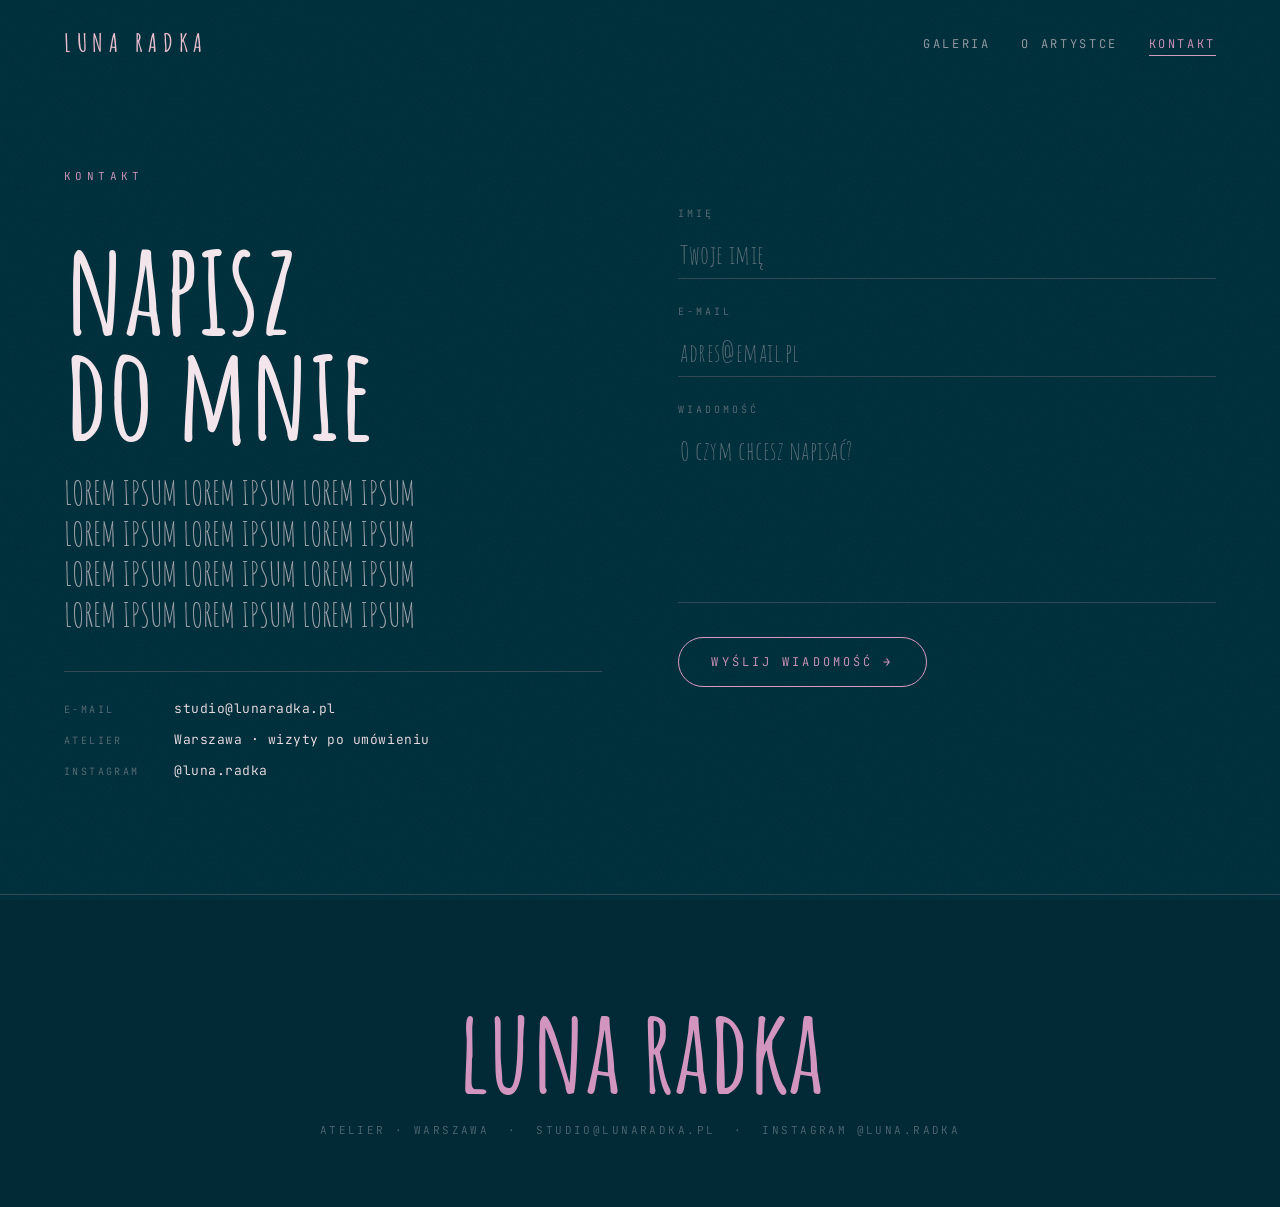
==== kontakt.html @ 5dd3a1f5 "1" ====
<!DOCTYPE html>
<html lang="pl">
<head>
<meta charset="UTF-8" />
<meta name="viewport" content="width=device-width,initial-scale=1" />
<title>Luna Radka — kontakt</title>
<meta name="description" content="Kontakt z Luną Radką — zakup prac, wystawy, współpraca. Atelier w Krakowie, wizyty po umówieniu." />
<link rel="preconnect" href="https://fonts.googleapis.com">
<link rel="preconnect" href="https://fonts.gstatic.com" crossorigin>
<link href="https://fonts.googleapis.com/css2?family=Amatic+SC:wght@400;700&family=JetBrains+Mono:wght@300;400;500&display=swap" rel="stylesheet">
<link rel="stylesheet" href="css/style.css" />
</head>
<body>

<div class="grain"></div>

<div class="lr-page">

  <!-- ── NAWIGACJA ──────────────────────────────────────── -->
  <nav class="lr-nav">
    <a class="lr-nav-logo" href="index.html">LUNA RADKA</a>
    <ul class="lr-nav-links mono">
      <li><a href="index.html">galeria</a></li>
      <li><a href="o-artystce.html">o artystce</a></li>
      <li><a href="kontakt.html" class="is-current">kontakt</a></li>
    </ul>
    <button class="lr-nav-toggle mono" aria-label="Otwórz menu" aria-expanded="false">
      <span class="lr-nav-toggle-label">menu</span>
      <span class="lr-burger" aria-hidden="true"><i></i><i></i></span>
    </button>
    <div class="lr-nav-overlay">
      <ul class="lr-nav-overlay-links">
        <li style="transition-delay:.05s"><a href="index.html">galeria</a></li>
        <li style="transition-delay:.11s"><a href="o-artystce.html">o artystce</a></li>
        <li style="transition-delay:.17s"><a href="kontakt.html" class="is-current">kontakt</a></li>
      </ul>
    </div>
  </nav>

  <main class="lr-page-pad">
    <section class="lr-contact" data-screen-label="Kontakt">
      <div class="lr-contact-grid">

        <div class="lr-contact-aside">
          <div class="lr-about-num mono">KONTAKT</div>
          <h2 class="lr-contact-title lr-reveal">napisz<br />do mnie</h2>
          <p class="lr-contact-blurb lr-reveal" style="transition-delay:.1s">
            LOREM IPSUM LOREM IPSUM LOREM IPSUM LOREM IPSUM LOREM IPSUM LOREM IPSUM
            LOREM IPSUM LOREM IPSUM LOREM IPSUM LOREM IPSUM LOREM IPSUM LOREM IPSUM
          </p>
          <div class="lr-contact-direct mono lr-reveal" style="transition-delay:.16s">
            <div><span>e-mail</span>studio@lunaradka.pl</div>
            <div><span>atelier</span>Warszawa · wizyty po umówieniu</div>
            <div><span>instagram</span>@luna.radka</div>
          </div>
        </div>

        <div class="lr-reveal" style="transition-delay:.12s">
          <form class="lr-form">
            <label class="lr-field">
              <span class="lr-field-label mono">imię</span>
              <input type="text" name="imie" required placeholder="Twoje imię" />
            </label>
            <label class="lr-field">
              <span class="lr-field-label mono">e-mail</span>
              <input type="email" name="email" required placeholder="adres@email.pl" />
            </label>
            <label class="lr-field">
              <span class="lr-field-label mono">wiadomość</span>
              <textarea name="wiadomosc" rows="5" required placeholder="O czym chcesz napisać?"></textarea>
            </label>
            <button type="submit" class="lr-form-submit mono">wyślij wiadomość →</button>
          </form>

          <div class="lr-form-sent" hidden>
            <div class="lr-form-sent-mark">✓</div>
            <div class="lr-form-sent-title">dziękuję</div>
            <p class="lr-form-sent-text">Wiadomość wysłana. Odpiszę najszybciej, jak potrafię.</p>
          </div>
        </div>

      </div>
    </section>
  </main>

  <footer class="lr-footer">
    <div class="lr-footer-name">luna radka</div>
    <div class="lr-footer-meta mono">
      atelier · warszawa &nbsp;·&nbsp; studio@lunaradka.pl &nbsp;·&nbsp; instagram @luna.radka
    </div>
  </footer>

</div>

<script src="js/main.js"></script>
</body>
</html>
---- css/style.css ----
/* ════════════════════════════════════════════════════════════
   Luna Radka — strona malarki
   style.css — pełne style witryny (kierunek „Muzealny")
   ════════════════════════════════════════════════════════════ */

/* ── ZMIENNE / RESET / BAZA ──────────────────────────────── */
:root {
  --navy:   #012A36;
  --rose:   #D295BF;
  --blush:  #E6BCCD;
  --deep:   #011820;

  --bg:      var(--navy);
  --bg-deep: var(--deep);
  --ink:     #F1E4EA;
  --ink-soft: rgba(241, 228, 234, 0.62);
  --ink-faint: rgba(241, 228, 234, 0.34);
  --line:    rgba(230, 188, 205, 0.18);
  --accent:  var(--rose);
}
* { box-sizing: border-box; }
html { scroll-behavior: smooth; }
body {
  margin: 0; background: var(--bg); color: var(--ink);
  font-family: 'Amatic SC', cursive; -webkit-font-smoothing: antialiased;
  overflow-x: hidden;
}
::selection { background: var(--rose); color: var(--deep); }
.mono { font-family: 'JetBrains Mono', monospace; font-weight: 300; letter-spacing: 0.04em; }

/* ziarno (delikatna tekstura na całej stronie) */
.grain {
  position: fixed; inset: 0; z-index: 9998; pointer-events: none;
  opacity: 0.5; mix-blend-mode: soft-light;
  background-image: url("[data-uri]");
}
::-webkit-scrollbar { width: 10px; }
::-webkit-scrollbar-track { background: var(--bg-deep); }
::-webkit-scrollbar-thumb { background: rgba(230,188,205,0.25); border-radius: 8px; }
::-webkit-scrollbar-thumb:hover { background: rgba(230,188,205,0.4); }

.lr-page { position: relative; z-index: 1; }

/* ── NAWIGACJA ───────────────────────────────────────────── */
.lr-nav {
  position: fixed; top: 0; left: 0; right: 0; z-index: 100;
  display: flex; justify-content: space-between; align-items: center;
  padding: 26px clamp(24px, 5vw, 64px);
}
.lr-nav-logo {
  font-family: 'Amatic SC', cursive; font-weight: 700;
  font-size: 26px; letter-spacing: 0.22em; color: var(--blush);
  text-decoration: none; display: inline-block;
  white-space: nowrap; flex: 0 0 auto;
}
.lr-nav-links { list-style: none; display: flex; gap: clamp(16px, 2.4vw, 34px); margin: 0; padding: 0; flex-wrap: nowrap; }
.lr-nav-links a {
  color: var(--ink-soft); text-decoration: none; font-size: 12px;
  letter-spacing: 0.22em; text-transform: uppercase; cursor: pointer;
  transition: color .3s; padding-bottom: 3px; border-bottom: 1px solid transparent;
  white-space: nowrap;
}
.lr-nav-links a:hover { color: var(--accent); border-bottom-color: var(--accent); }
.lr-nav-links a.is-current { color: var(--accent); border-bottom-color: var(--accent); }

/* menu mobilne — ukryte na desktopie */
.lr-nav-toggle {
  display: none; align-items: center; gap: 11px;
  background: none; border: none; cursor: pointer; padding: 6px 0;
  color: var(--ink-soft); font-size: 11px; letter-spacing: 0.26em; text-transform: uppercase;
}
.lr-nav-toggle-label { min-width: 4.6em; text-align: right; }
.lr-burger { display: flex; flex-direction: column; gap: 5px; width: 24px; }
.lr-burger i { display: block; height: 1.5px; width: 100%; background: var(--blush); transition: transform .35s, opacity .25s; }
.lr-nav.is-open .lr-burger i:first-child { transform: translateY(3.25px) rotate(45deg); }
.lr-nav.is-open .lr-burger i:last-child { transform: translateY(-3.25px) rotate(-45deg); }

.lr-nav-overlay {
  position: fixed; inset: 0; z-index: -1; background: var(--bg-deep);
  display: flex; align-items: center; justify-content: center;
  opacity: 0; visibility: hidden; transition: opacity .4s ease, visibility .4s;
}
.lr-nav.is-open .lr-nav-overlay { opacity: 0.985; visibility: visible; z-index: 90; }
.lr-nav-overlay-links { list-style: none; margin: 0; padding: 0; display: flex; flex-direction: column; align-items: center; gap: clamp(22px, 5vh, 44px); }
.lr-nav-overlay-links li { opacity: 0; transform: translateY(16px); transition: opacity .5s ease, transform .5s cubic-bezier(.2,.7,.2,1); }
.lr-nav.is-open .lr-nav-overlay-links li { opacity: 1; transform: none; }
.lr-nav-overlay-links a {
  font-family: 'Amatic SC', cursive; font-weight: 700;
  font-size: clamp(48px, 13vw, 72px); line-height: 1; letter-spacing: 0.04em;
  color: var(--ink-soft); text-decoration: none; transition: color .3s;
}
.lr-nav-overlay-links a.is-current, .lr-nav-overlay-links a:active { color: var(--accent); }

/* odstęp pod stałą nawigacją na podstronach */
.lr-page-pad { padding-top: clamp(40px, 6vh, 80px); }

/* ── HERO ────────────────────────────────────────────────── */
.lr-hero {
  position: relative; height: 100vh; min-height: 680px;
  display: flex; align-items: center; justify-content: center;
  overflow: hidden;
}
.lr-hero-img-wrap {
  position: absolute; inset: 0;
  display: flex; align-items: center; justify-content: center;
  will-change: transform;
}
.lr-hero-frame {
  position: relative;
  height: 72vh; max-height: 760px;
  aspect-ratio: 1000 / 1300;
  box-shadow: 0 50px 120px rgba(0,0,0,0.55), 0 0 90px rgba(126,82,160,0.18);
  animation: lr-hero-in 1.6s cubic-bezier(.2,.7,.2,1) both;
}
.lr-hero-frame img { width: 100%; height: 100%; object-fit: cover; display: block; }
@keyframes lr-hero-in {
  from { opacity: 0; transform: scale(1.08); filter: blur(8px); }
  to   { opacity: 1; transform: scale(1); filter: blur(0); }
}

.lr-hero-text {
  position: relative; z-index: 3; text-align: center;
  mix-blend-mode: screen; pointer-events: none;
}
.lr-hero-name {
  font-family: 'Amatic SC', cursive; font-weight: 700;
  font-size: clamp(86px, 17vw, 280px); line-height: 0.82;
  letter-spacing: 0.04em; color: var(--blush);
  text-shadow: 0 8px 60px rgba(1,24,32,0.6);
}
.lr-hero-sub {
  margin-top: clamp(14px, 2vw, 26px);
  font-size: clamp(10px, 1vw, 13px); letter-spacing: 0.5em;
  color: var(--ink-soft); text-indent: 0.5em;
  opacity: 0; animation: lr-fade-up 1s ease 1s both;
}

.lr-char {
  display: inline-block; opacity: 0;
  transform: translateY(0.5em) rotate(3deg);
  animation: lr-char-rise 0.9s cubic-bezier(.2,.8,.2,1) both;
}
@keyframes lr-char-rise { to { opacity: 1; transform: translateY(0) rotate(0); } }
@keyframes lr-fade-up { from { opacity: 0; transform: translateY(12px); } to { opacity: 1; transform: none; } }

.lr-hero-caption {
  position: absolute; bottom: 92px; left: 50%; transform: translateX(-50%);
  z-index: 3; font-size: 10px; letter-spacing: 0.28em; color: var(--ink-faint);
  text-transform: uppercase; white-space: nowrap;
  opacity: 0; animation: lr-fade-up 1s ease 1.4s both;
}
.lr-scroll-cue {
  position: absolute; bottom: 34px; left: 50%; transform: translateX(-50%);
  z-index: 4; background: none; border: none; cursor: pointer;
  display: flex; flex-direction: column; align-items: center; gap: 8px;
  color: var(--ink-soft); font-size: 11px; letter-spacing: 0.3em; text-transform: uppercase;
  transition: color .3s; opacity: 0; animation: lr-fade-up 1s ease 1.7s both;
  font-family: 'JetBrains Mono', monospace; font-weight: 300;
}
.lr-scroll-cue:hover { color: var(--accent); }
.lr-arrow { font-size: 16px; animation: lr-bob 2.4s ease-in-out infinite; }
@keyframes lr-bob { 0%,100% { transform: translateY(0); } 50% { transform: translateY(6px); } }

/* ── GALERIA ─────────────────────────────────────────────── */
.lr-gallery {
  position: relative; z-index: 2; background: var(--bg);
  padding: clamp(70px, 9vw, 150px) clamp(24px, 5vw, 80px) clamp(60px, 7vw, 110px);
  border-top: 1px solid var(--line);
}
.lr-gallery-head { margin-bottom: clamp(40px, 5vw, 80px); position: relative; }
.lr-gallery-num { font-size: 11px; letter-spacing: 0.4em; color: var(--accent); }
.lr-gallery-title {
  font-family: 'Amatic SC', cursive; font-weight: 700; margin: 8px 0 0;
  font-size: clamp(64px, 11vw, 150px); line-height: 0.86; letter-spacing: 0.02em; color: var(--ink);
}
.lr-gallery-meta { font-size: 11px; letter-spacing: 0.24em; color: var(--ink-faint); text-transform: uppercase; margin-top: 14px; }

/* kafelek pracy */
.lr-grid { display: grid; grid-template-columns: repeat(4, 1fr); gap: clamp(20px, 2.6vw, 44px); }
.lr-tile {
  margin: 0; cursor: pointer;
  opacity: 0; transform: translateY(34px);
  transition: opacity .9s cubic-bezier(.2,.7,.2,1), transform .9s cubic-bezier(.2,.7,.2,1);
}
.lr-tile.in { opacity: 1; transform: none; }
.lr-tile-frame {
  position: relative; overflow: hidden; background: var(--bg-deep);
  box-shadow: 0 14px 40px rgba(0,0,0,0.35);
  aspect-ratio: 4 / 5;
}
.lr-tile-frame img { width: 100%; height: 100%; object-fit: cover; display: block; transition: transform 1.1s cubic-bezier(.2,.7,.2,1); }
.lr-tile-veil {
  position: absolute; inset: 0; background: linear-gradient(180deg, rgba(1,24,32,0) 40%, rgba(1,24,32,0.55));
  opacity: 0; transition: opacity .5s;
}
.lr-tile-view {
  position: absolute; left: 50%; bottom: 18px; transform: translate(-50%, 8px);
  font-size: 10px; letter-spacing: 0.32em; text-transform: uppercase; color: var(--blush);
  opacity: 0; transition: opacity .45s, transform .45s; pointer-events: none;
  border: 1px solid rgba(230,188,205,0.5); padding: 7px 16px; border-radius: 30px;
  backdrop-filter: blur(4px);
}
.lr-tile:hover .lr-tile-frame img { transform: scale(1.07); }
.lr-tile:hover .lr-tile-veil { opacity: 1; }
.lr-tile:hover .lr-tile-view { opacity: 1; transform: translate(-50%, 0); }

.lr-cap { display: flex; flex-direction: column; gap: 3px; padding: 14px 2px 0; }
.lr-cap-title { font-family: 'Amatic SC', cursive; font-weight: 700; font-size: 24px; line-height: 1; color: var(--ink); letter-spacing: 0.02em; }
.lr-cap-meta { font-size: 10px; letter-spacing: 0.2em; color: var(--ink-faint); text-transform: uppercase; }

@media (max-width: 1024px) { .lr-grid { grid-template-columns: repeat(3, 1fr); } }
@media (max-width: 680px)  { .lr-grid { grid-template-columns: repeat(2, 1fr); } }

/* ── LIGHTBOX ────────────────────────────────────────────── */
.lr-lightbox {
  position: fixed; inset: 0; z-index: 9999;
  background: rgba(1, 16, 22, 0.93);
  backdrop-filter: blur(18px) saturate(0.9);
  display: flex; align-items: center; justify-content: center;
  padding: clamp(20px, 4vw, 70px);
}
.lr-lightbox[hidden] { display: none; }
.lr-lightbox.is-open { animation: lr-lb-fade .4s ease both; }
@keyframes lr-lb-fade { from { opacity: 0; } to { opacity: 1; } }
.lr-lb-inner {
  display: grid; grid-template-columns: minmax(0, 1.4fr) minmax(280px, 0.9fr);
  gap: clamp(28px, 4vw, 70px); align-items: center;
  max-width: 1300px; width: 100%; max-height: 100%;
}
.lr-lb-img { display: flex; align-items: center; justify-content: center; height: 84vh; }
.lr-lb-img img {
  max-width: 100%; max-height: 84vh; object-fit: contain; display: block;
  box-shadow: 0 40px 120px rgba(0,0,0,0.6);
  animation: lr-lb-img-in .6s cubic-bezier(.2,.7,.2,1) both;
}
@keyframes lr-lb-img-in { from { opacity: 0; transform: scale(0.97); } to { opacity: 1; transform: none; } }

.lr-lb-meta { color: var(--ink); animation: lr-fade-up .6s ease .1s both; }
.lr-lb-index { font-size: 11px; letter-spacing: 0.3em; color: var(--accent); }
.lr-lb-title { font-family: 'Amatic SC', cursive; font-weight: 700; font-size: clamp(40px, 4.6vw, 72px); line-height: 0.92; margin: 12px 0 24px; letter-spacing: 0.02em; }
.lr-lb-specs { display: flex; flex-direction: column; gap: 10px; padding: 22px 0; border-top: 1px solid var(--line); border-bottom: 1px solid var(--line); }
.lr-lb-specs div { display: flex; font-size: 13px; color: var(--ink); letter-spacing: 0.04em; }
.lr-lb-specs span { width: 110px; flex: 0 0 110px; color: var(--ink-faint); text-transform: uppercase; font-size: 10px; letter-spacing: 0.24em; padding-top: 3px; }
.lr-lb-specs em { font-style: normal; }
.lr-lb-note { font-family: 'Amatic SC', cursive; font-size: 25px; line-height: 1.25; color: var(--ink-soft); margin: 26px 0; max-width: 42ch; }
.lr-lb-status { font-size: 10px; letter-spacing: 0.26em; color: var(--accent); text-transform: uppercase; }

.lr-lb-close {
  position: fixed; top: 26px; right: 30px; z-index: 2; background: none; border: none; cursor: pointer;
  color: var(--ink-soft); font-size: 14px; letter-spacing: 0.2em; text-transform: uppercase;
  display: flex; align-items: center; gap: 8px; transition: color .3s;
  font-family: 'JetBrains Mono', monospace; font-weight: 300;
}
.lr-lb-close:hover { color: var(--accent); }
.lr-lb-nav {
  position: fixed; top: 50%; transform: translateY(-50%); z-index: 2;
  background: none; border: none; cursor: pointer; color: var(--ink-soft);
  font-size: 52px; line-height: 1; padding: 20px; transition: color .3s, transform .3s;
  font-family: 'JetBrains Mono', monospace; font-weight: 300;
}
.lr-lb-nav:hover { color: var(--accent); }
.lr-lb-prev { left: 8px; } .lr-lb-prev:hover { transform: translateY(-50%) translateX(-4px); }
.lr-lb-next { right: 8px; } .lr-lb-next:hover { transform: translateY(-50%) translateX(4px); }

/* ── REVEAL PRZY PRZEWIJANIU ─────────────────────────────── */
.lr-reveal { opacity: 0; transform: translateY(34px); transition: opacity 1s cubic-bezier(.2,.7,.2,1), transform 1s cubic-bezier(.2,.7,.2,1); }
.lr-reveal.in { opacity: 1; transform: none; }

/* ── O ARTYSTCE ──────────────────────────────────────────── */
.lr-about {
  position: relative; z-index: 2; background: var(--bg);
  padding: clamp(70px, 9vw, 150px) clamp(24px, 5vw, 80px);
}
.lr-about-num { font-size: 11px; letter-spacing: 0.4em; color: var(--accent); margin-bottom: clamp(34px, 4vw, 60px); }
.lr-about-grid {
  display: grid; grid-template-columns: minmax(280px, 0.85fr) 1.15fr;
  gap: clamp(36px, 6vw, 96px); align-items: start;
}
.lr-about-portrait { position: relative; margin: 0; }
.lr-portrait-frame {
  position: relative; aspect-ratio: 4 / 5; overflow: hidden;
  background: var(--bg-deep); box-shadow: 0 30px 80px rgba(0,0,0,0.45);
  display: flex; align-items: center; justify-content: center;
}
.lr-portrait-frame img { width: 100%; height: 100%; object-fit: cover; display: block; }
.lr-portrait-empty {
  display: none; padding: 0 24px; text-align: center;
  font-size: 11px; letter-spacing: 0.26em; text-transform: uppercase; color: var(--ink-faint);
}
.lr-portrait-frame.is-empty .lr-portrait-empty { display: block; }
.lr-about-portrait-cap { margin: 14px 0 0; font-size: 10px; letter-spacing: 0.26em; color: var(--ink-faint); text-transform: uppercase; }

.lr-about-body { display: flex; flex-direction: column; }
.lr-about-title { font-family: 'Amatic SC', cursive; font-weight: 700; font-size: clamp(56px, 8vw, 120px); line-height: 0.86; margin: 0 0 28px; color: var(--ink); }
.lr-about-lead { font-family: 'Amatic SC', cursive; font-size: clamp(30px, 3.4vw, 46px); line-height: 1.12; color: var(--blush); margin: 0 0 26px; max-width: 22ch; }
.lr-about-text { font-family: 'Amatic SC', cursive; font-size: clamp(22px, 2.2vw, 30px); line-height: 1.3; color: var(--ink-soft); margin: 0 0 30px; max-width: 46ch; }
.lr-about-quote {
  font-family: 'Amatic SC', cursive; font-size: clamp(28px, 3vw, 42px); line-height: 1.12;
  color: var(--ink); margin: 0 0 38px; padding-left: 22px; border-left: 2px solid var(--accent); max-width: 36ch;
}
.lr-about-exhib { border-top: 1px solid var(--line); padding-top: 26px; }
.lr-exhib-head { font-size: 10px; letter-spacing: 0.32em; color: var(--ink-faint); margin-bottom: 16px; }
.lr-exhib-list { list-style: none; margin: 0; padding: 0; display: flex; flex-direction: column; gap: 11px; }
.lr-exhib-list li { font-size: 13px; letter-spacing: 0.04em; color: var(--ink); display: flex; gap: 18px; }
.lr-exhib-list span { color: var(--accent); flex: 0 0 46px; }

/* ── KONTAKT ─────────────────────────────────────────────── */
.lr-contact {
  position: relative; z-index: 2; background: var(--bg);
  padding: clamp(70px, 9vw, 150px) clamp(24px, 5vw, 80px);
}
.lr-contact-grid { display: grid; grid-template-columns: 1fr 1fr; gap: clamp(40px, 6vw, 100px); align-items: start; }
.lr-contact-title { font-family: 'Amatic SC', cursive; font-weight: 700; font-size: clamp(64px, 10vw, 150px); line-height: 0.82; margin: 14px 0 28px; color: var(--ink); }
.lr-contact-blurb { font-family: 'Amatic SC', cursive; font-size: clamp(24px, 2.6vw, 34px); line-height: 1.22; color: var(--ink-soft); margin: 0 0 36px; max-width: 32ch; }
.lr-contact-direct { display: flex; flex-direction: column; gap: 14px; border-top: 1px solid var(--line); padding-top: 28px; }
.lr-contact-direct div { display: flex; font-size: 13px; color: var(--ink); letter-spacing: 0.04em; }
.lr-contact-direct span { flex: 0 0 110px; color: var(--ink-faint); text-transform: uppercase; font-size: 10px; letter-spacing: 0.24em; padding-top: 3px; }

/* formularz */
.lr-form { display: flex; flex-direction: column; gap: 26px; padding-top: 38px; }
.lr-field { display: flex; flex-direction: column; gap: 10px; }
.lr-field-label { font-size: 10px; letter-spacing: 0.3em; text-transform: uppercase; color: var(--ink-faint); }
.lr-field input, .lr-field textarea {
  background: transparent; border: none; border-bottom: 1px solid var(--line);
  color: var(--ink); font-family: 'Amatic SC', cursive; font-size: 26px; padding: 8px 2px;
  outline: none; transition: border-color .3s; resize: none; letter-spacing: 0.02em;
}
.lr-field input::placeholder, .lr-field textarea::placeholder { color: var(--ink-faint); }
.lr-field input:focus, .lr-field textarea:focus { border-bottom-color: var(--accent); }
.lr-form-submit {
  align-self: flex-start; margin-top: 8px; background: transparent;
  border: 1px solid var(--accent); color: var(--accent); cursor: pointer;
  font-size: 12px; letter-spacing: 0.26em; text-transform: uppercase;
  padding: 16px 32px; border-radius: 40px; transition: background .35s, color .35s, transform .35s;
  font-family: 'JetBrains Mono', monospace; font-weight: 300;
}
.lr-form-submit:hover { background: var(--accent); color: var(--bg-deep); transform: translateY(-2px); }
.lr-form-sent { padding: 30px 0; animation: lr-fade-up .6s ease both; }
.lr-form-sent[hidden] { display: none; }
.lr-form-sent-mark { width: 54px; height: 54px; border-radius: 50%; border: 1px solid var(--accent); color: var(--accent); display: flex; align-items: center; justify-content: center; font-size: 24px; margin-bottom: 22px; }
.lr-form-sent-title { font-family: 'Amatic SC', cursive; font-weight: 700; font-size: clamp(44px, 5vw, 72px); color: var(--ink); line-height: 1; }
.lr-form-sent-text { font-family: 'Amatic SC', cursive; font-size: 26px; color: var(--ink-soft); margin: 12px 0 0; max-width: 30ch; }

@media (max-width: 860px) {
  .lr-about-grid, .lr-contact-grid { grid-template-columns: 1fr; }
  .lr-about-portrait { max-width: 380px; }
}

/* ── STOPKA ──────────────────────────────────────────────── */
.lr-footer {
  position: relative; z-index: 2; background: var(--bg);
  padding: clamp(60px, 8vw, 120px) clamp(24px, 5vw, 80px) 70px;
  border-top: 1px solid var(--line); text-align: center;
}
.lr-footer-name { font-family: 'Amatic SC', cursive; font-weight: 700; font-size: clamp(54px, 9vw, 130px); line-height: 0.9; color: var(--accent); }
.lr-footer-meta { font-size: 11px; letter-spacing: 0.22em; color: var(--ink-faint); text-transform: uppercase; margin-top: 22px; }

/* ── MOBILE / DOTYK ──────────────────────────────────────── */
@media (max-width: 760px) {
  .lr-nav { padding: 18px clamp(18px, 5vw, 26px); }
  .lr-nav-links { display: none; }
  .lr-nav-toggle { display: flex; position: relative; z-index: 95; }
  .lr-nav-logo { font-size: 22px; letter-spacing: 0.18em; position: relative; z-index: 95; }
}

@media (max-width: 600px) {
  .lr-hero { min-height: 600px; }
  .lr-hero-frame { height: auto; width: 84vw; max-width: 420px; max-height: 76vh; }
  .lr-hero-name { font-size: clamp(72px, 21vw, 120px); }
  .lr-hero-caption { bottom: 78px; white-space: normal; text-align: center; max-width: 88vw; line-height: 1.7; font-size: 9px; letter-spacing: 0.2em; }
  .lr-scroll-cue { bottom: 26px; }
  .lr-cap-title { font-size: 22px; }
  .lr-gallery { padding-left: clamp(16px, 5vw, 24px); padding-right: clamp(16px, 5vw, 24px); }
  .lr-about, .lr-contact { padding: clamp(56px, 16vw, 90px) clamp(20px, 5vw, 30px); }
  .lr-contact-grid { gap: 44px; }
  .lr-footer { padding: clamp(50px, 14vw, 90px) 24px 56px; }
}
@media (max-width: 420px) { .lr-grid { gap: 14px; } }

@media (max-width: 860px) {
  .lr-lb-inner { grid-template-columns: 1fr; gap: 22px; }
  .lr-lightbox {
    align-items: flex-start; justify-content: flex-start;
    overflow-y: auto; -webkit-overflow-scrolling: touch; padding: 64px 20px 96px;
  }
  .lr-lb-inner { max-height: none; align-items: start; }
  .lr-lb-img { height: auto; } .lr-lb-img img { max-height: 56vh; width: auto; margin: 0 auto; }
  .lr-lb-title { margin: 10px 0 18px; }
  .lr-lb-note { font-size: 22px; margin: 20px 0; }
  .lr-lb-nav {
    top: auto; bottom: 14px; transform: none;
    width: 56px; height: 56px; display: flex; align-items: center; justify-content: center;
    padding: 0; font-size: 34px; border-radius: 50%;
    background: rgba(1,24,32,0.55); backdrop-filter: blur(6px);
  }
  .lr-lb-prev { left: 16px; } .lr-lb-prev:hover { transform: none; }
  .lr-lb-next { right: 16px; } .lr-lb-next:hover { transform: none; }
  .lr-lb-close { top: 18px; right: 18px; }
}

@media (hover: none) {
  .lr-nav-overlay-links a, .lr-nav-toggle, .lr-scroll-cue, .lr-form-submit { -webkit-tap-highlight-color: transparent; }
  .lr-tile:active .lr-tile-frame img { transform: scale(1.03); }
}

/* ── OGRANICZONY RUCH ────────────────────────────────────── */
@media (prefers-reduced-motion: reduce) {
  .lr-char, .lr-hero-sub, .lr-hero-caption, .lr-scroll-cue, .lr-tile, .lr-hero-frame, .lr-reveal {
    animation: none !important; opacity: 1 !important; transform: none !important;
  }
  html { scroll-behavior: auto; }
}
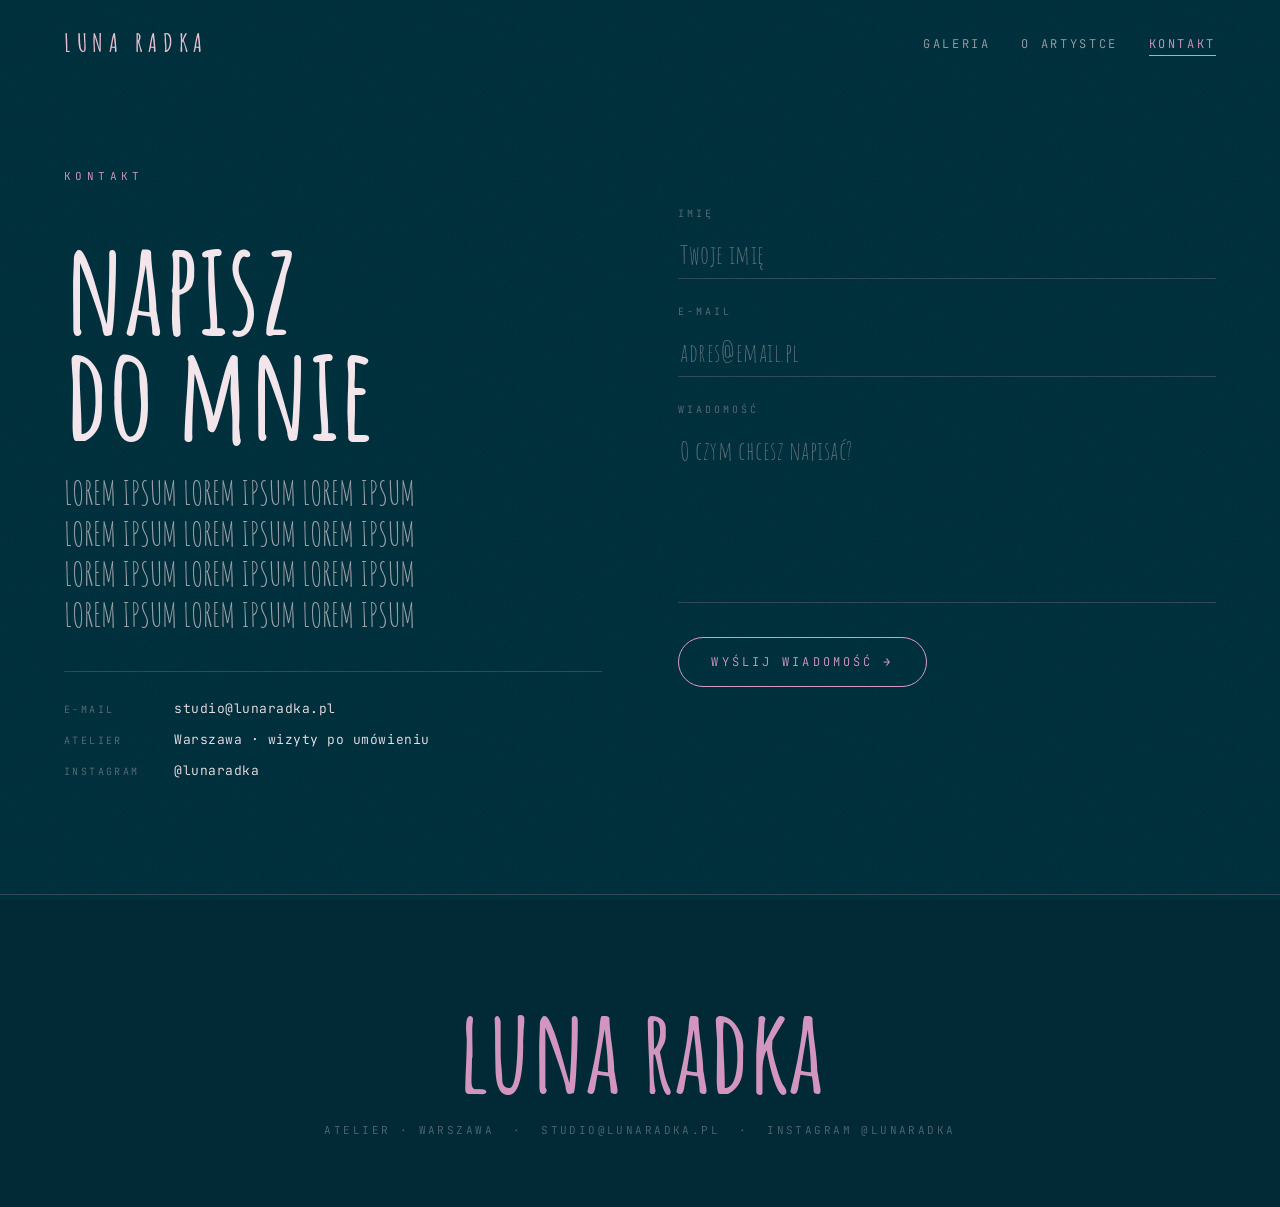
==== commit 98ea2628: "fix: text" ====
--- a/kontakt.html
+++ b/kontakt.html
@@ -51,7 +51,7 @@
           <div class="lr-contact-direct mono lr-reveal" style="transition-delay:.16s">
             <div><span>e-mail</span>studio@lunaradka.pl</div>
             <div><span>atelier</span>Warszawa · wizyty po umówieniu</div>
-            <div><span>instagram</span>@luna.radka</div>
+            <div><span>instagram</span>@lunaradka</div>
           </div>
         </div>
 
@@ -86,7 +86,7 @@
   <footer class="lr-footer">
     <div class="lr-footer-name">luna radka</div>
     <div class="lr-footer-meta mono">
-      atelier · warszawa &nbsp;·&nbsp; studio@lunaradka.pl &nbsp;·&nbsp; instagram @luna.radka
+      atelier · warszawa &nbsp;·&nbsp; studio@lunaradka.pl &nbsp;·&nbsp; instagram @lunaradka
     </div>
   </footer>
 
